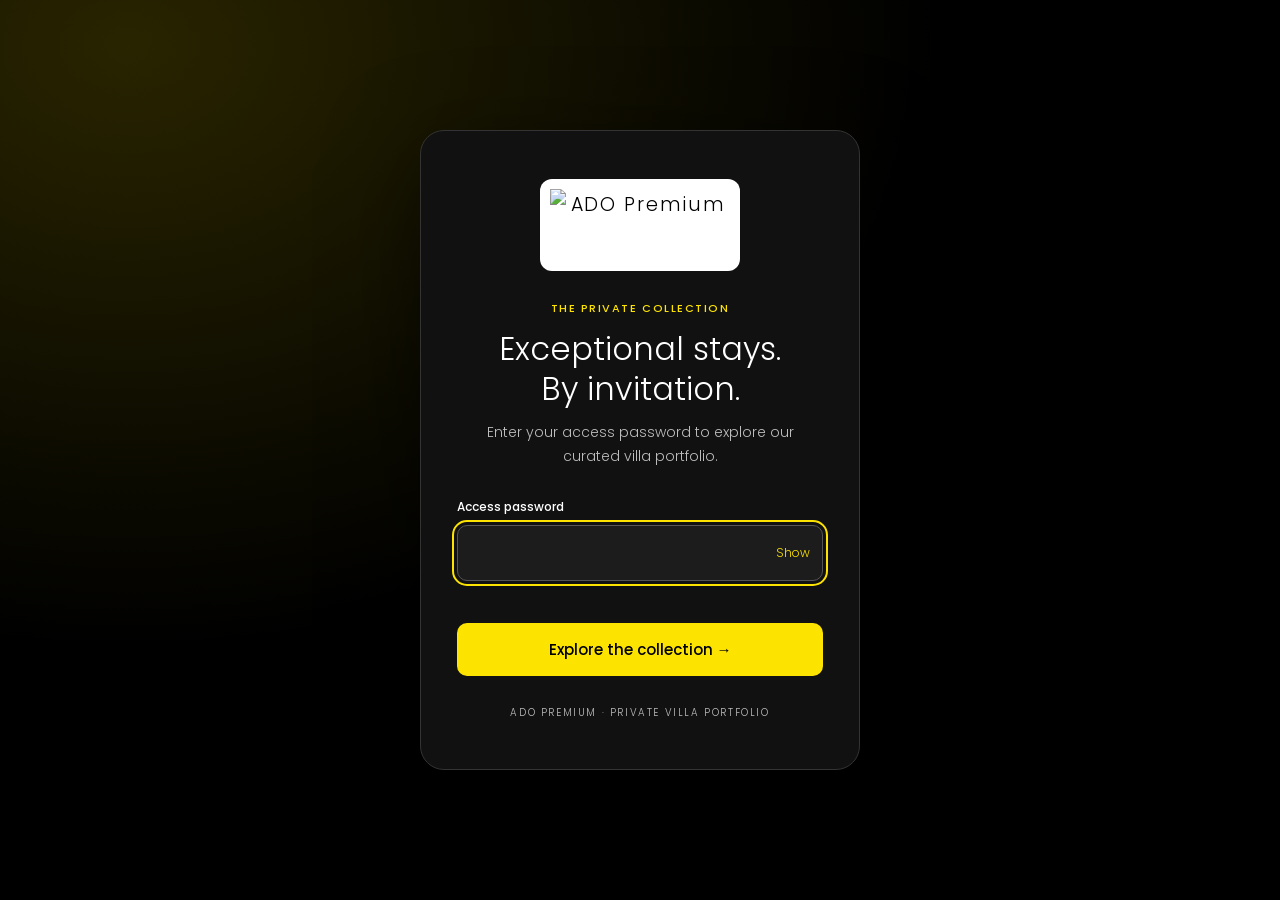
==== index.html @ e6f12e8f "Rename villa-brochure.html to index.html" ====
<!DOCTYPE html>
<html lang="en">
<head>
<meta charset="utf-8">
<meta name="viewport" content="width=device-width,initial-scale=1,viewport-fit=cover">
<title>ADO Premium — Luxury Villa Portfolio</title>
<link rel="stylesheet" href="https://cdn.jsdelivr.net/npm/swiper@11/swiper-bundle.min.css">
<link rel="stylesheet" href="assets/style.css">
<link href="https://fonts.googleapis.com/css2?family=Poiret+One&family=Poppins:wght@300;400;500;600&display=swap" rel="stylesheet">
<!-- Lucide Icons -->
<script src="https://unpkg.com/lucide@latest"></script>
<!-- Swiper JS -->
<script src="https://cdn.jsdelivr.net/npm/swiper@11/swiper-bundle.min.js"></script>
</head>
<body class="access-locked">
<div class="access-screen" id="accessScreen">
  <div class="access-card">
    <div class="access-monogram"><img src="https://www.adopremium.com/img/logo.webp" alt="ADO Premium" width="180" height="72"></div>
    <p class="kicker">The private collection</p>
    <h1 id="accessTitle">Exceptional stays.<br>By invitation.</h1>
    <p class="access-copy" id="accessCopy">Enter your access password to explore our curated villa portfolio.</p>
    <form id="accessForm">
      <label for="accessPassword">Access password</label>
      <div class="access-input-wrap">
        <input id="accessPassword" type="password" autocomplete="current-password" required maxlength="128" aria-describedby="accessError" autofocus>
        <button type="button" id="togglePassword" aria-label="Show password" aria-pressed="false">Show</button>
      </div>
      <p class="access-error" id="accessError" role="status" aria-live="polite"></p>
      <button class="access-submit" id="accessSubmit" type="submit">Explore the collection &rarr;</button>
    </form>
    <div id="portfolioLoading" role="status" hidden><div class="loading-ring" aria-hidden="true"></div><p>Preparing your collection…</p></div>
    <p class="access-footnote">ADO Premium · Private villa portfolio</p>
    <noscript><p>Enable JavaScript to access this portfolio.</p></noscript>
  </div>
</div>

<!-- MINIMAL EDITORIAL HEADER -->
<header class="editorial-header" id="editorialHeader">
  <div class="header-left">
    <a class="header-brand" href="#/" aria-label="ADO Premium Home">
      <img src="https://www.adopremium.com/img/logo.webp" alt="ADO Premium">
    </a>
    <nav class="header-breadcrumb d-none d-lg-block" id="headerBreadcrumb" aria-label="Breadcrumb"></nav>
  </div>

  <div class="header-right">
    <div class="header-contact-actions">
      <a href="tel:+919876543210" class="contact-action-btn call-btn" aria-label="Call for reservations" title="Call Us">
        <i data-lucide="phone" class="btn-icon"></i>
        <span class="btn-text">Call</span>
      </a>
      <a href="https://wa.me/919876543210" target="_blank" rel="noopener noreferrer" class="contact-action-btn whatsapp-btn" aria-label="WhatsApp enquiry" title="WhatsApp">
        <i data-lucide="message-circle" class="btn-icon"></i>
        <span class="btn-text">WhatsApp</span>
      </a>
    </div>
    <button class="menu-btn" id="menuBtn" aria-label="Open navigation menu">
      <i data-lucide="menu" class="menu-icon"></i>
      <span class="menu-label">Index</span>
    </button>
  </div>
</header>

<aside class="side" id="side">

  <nav id="nav"></nav>
</aside>

<main id="app"></main>

<div id="lb" class="gal-modal" aria-hidden="true" role="dialog">
  <div class="gal-modal-header">
    <div class="gal-modal-counter" id="lbCounter">01 / 01</div>
    <button type="button" class="gal-modal-close" id="lbCloseBtn" aria-label="Close photo view">
      <i data-lucide="x"></i>
    </button>
  </div>
  <div class="gal-modal-body">
    <button type="button" class="gal-modal-nav gal-modal-prev" id="lbPrevBtn" aria-label="Previous photo">
      <i data-lucide="chevron-left"></i>
    </button>
    <div class="gal-modal-stage">
      <img id="lbMainImg" src="" alt="Enlarged villa photo" class="gal-modal-img">
    </div>
    <button type="button" class="gal-modal-nav gal-modal-next" id="lbNextBtn" aria-label="Next photo">
      <i data-lucide="chevron-right"></i>
    </button>
  </div>
  <div class="gal-modal-thumbs-bar">
    <div class="gal-modal-thumbs-track" id="lbThumbsTrack"></div>
  </div>
</div>

<nav class="mob-bottom-nav" id="mobBottomNav" aria-label="Mobile bottom navigation"></nav>
<script src="assets/script.js"></script>

</body>
</html>
---- assets/style.css ----
:root{--bg:#ffffff;--bg-subtle:#f7f7f7;--panel:#fafafa;--panel-hover:#f0f0f0;--card-bg:#ffffff;--line:#e4e4e4;--line-light:#eeeeee;--text:#000000;--text-secondary:#333333;--mute:#666666;--accent:#FDE300;--accent-light:rgba(253, 227, 0, 0.08);--accent-hover:#e5cc00;--side:72px;--body:"Poppins",-apple-system,BlinkMacSystemFont,"Segoe UI",Roboto,sans-serif;--shadow-sm:0 2px 8px rgba(23, 22, 21, 0.04);--shadow-card:0 4px 18px rgba(23, 22, 21, 0.05);--shadow-card-hover:0 16px 36px rgba(253, 227, 0, 0.14);--radius:6px}
*{box-sizing:border-box;margin:0;padding:0}
html{scroll-behavior:smooth;scroll-padding-top:24px;-webkit-print-color-adjust:exact;print-color-adjust:exact}
body{background:var(--bg);color:var(--text);font:300 15px/1.7 var(--body);-webkit-font-smoothing:antialiased}
.d-none{display:none}
.d-block{display:block}
.d-inline{display:inline}
.d-inline-block{display:inline-block}
.d-flex{display:flex}
.d-inline-flex{display:inline-flex}
.d-grid{display:grid}
.flex-row{flex-direction:row}
.flex-column{flex-direction:column}
.flex-wrap{flex-wrap:wrap}
.flex-nowrap{flex-wrap:nowrap}
.justify-content-start{justify-content:flex-start}
.justify-content-center{justify-content:center}
.justify-content-end{justify-content:flex-end}
.justify-content-between{justify-content:space-between}
.justify-content-around{justify-content:space-around}
.justify-content-evenly{justify-content:space-evenly}
.align-items-start{align-items:flex-start}
.align-items-center{align-items:center}
.align-items-end{align-items:flex-end}
.align-items-stretch{align-items:stretch}
.flex-fill{flex:1 1 auto}
.flex-grow-1{flex-grow:1}
.flex-shrink-0{flex-shrink:0}
@media(min-width:576px){
.d-sm-none{display:none}
.d-sm-block{display:block}
.d-sm-flex{display:flex}
.d-sm-grid{display:grid}
}
@media(min-width:768px){
.d-md-none{display:none}
.d-md-block{display:block}
.d-md-flex{display:flex}
.d-md-grid{display:grid}
}
@media(min-width:992px){
.d-lg-none{display:none}
.d-lg-block{display:block}
.d-lg-flex{display:flex}
.d-lg-grid{display:grid}
}
@media(min-width:1200px){
.d-xl-none{display:none}
.d-xl-block{display:block}
.d-xl-flex{display:flex}
.d-xl-grid{display:grid}
}
img{display:block;max-width:100%}
a{color:inherit;text-decoration:none}
button{font:inherit;color:inherit;cursor:pointer}
:focus-visible{outline:2px solid var(--accent);outline-offset:3px}
.editorial-header{position:fixed;top:0;left:var(--side);right:0;background:rgba(250,250,250,.88);backdrop-filter:blur(14px);-webkit-backdrop-filter:blur(14px);border-bottom:1px solid var(--line);display:flex;align-items:center;justify-content:space-between;padding:0 clamp(16px,3.5vw,40px);z-index:60;transition:background .25s,border-color .25s,box-shadow .25s}
.editorial-header.scrolled{background:rgba(255,255,255,.94);box-shadow:0 4px 20px rgba(18,16,14,.05)}
.editorial-header .header-left{display:flex;align-items:center;gap:32px;min-width:0;flex:1 1 auto}
.header-breadcrumb{display:none;align-items:center;flex-wrap:nowrap;gap:6px;min-width:0;font-family:var(--body);font-size:13px;font-weight:500;line-height:1;color:var(--mute);overflow:hidden;text-overflow:ellipsis;white-space:nowrap}
.header-breadcrumb .breadcrumb-item{display:inline-flex;align-items:center;gap:5px;color:var(--mute);text-decoration:none;transition:color .18s ease,transform .18s ease;white-space:nowrap;flex-shrink:0}
.header-breadcrumb .breadcrumb-item:hover{color:var(--text)}
.header-breadcrumb .breadcrumb-item.current{color:var(--text);font-weight:600;cursor:default;overflow:hidden;text-overflow:ellipsis;white-space:nowrap;flex-shrink:1;max-width:260px}
.header-breadcrumb .breadcrumb-sep{color:var(--line-dark,#d8d3cb);font-size:11px;display:inline-flex;align-items:center;justify-content:center;user-select:none;flex-shrink:0}
.header-breadcrumb .breadcrumb-sep i,.header-breadcrumb .breadcrumb-sep svg{width:12px;height:12px;stroke-width:2px}
.editorial-header .header-center{display:flex;align-items:center;justify-content:center}
.editorial-header .header-brand{display:inline-flex;align-items:center;text-decoration:none;transition:opacity .2s,transform .2s}
.editorial-header .header-brand:hover{opacity:.85;transform:translateY(-1px)}
.editorial-header .header-brand img{height:72px;width:auto;object-fit:contain}
.editorial-header .header-right{display:flex;align-items:center;gap:10px}
.header-contact-actions{display:inline-flex;align-items:center;gap:8px}
.contact-action-btn,.contact-icon-btn{display:inline-flex;align-items:center;justify-content:center;gap:7px;padding:8px 16px;border-radius:999px;border:1px solid var(--line);background:#fff;color:var(--text);font-family:var(--body);font-size:13px;font-weight:500;letter-spacing:.02em;text-decoration:none;box-shadow:var(--shadow-sm);transition:transform .22s cubic-bezier(.16, 1, .3, 1),background .22s,color .22s,border-color .22s,box-shadow .22s;flex-shrink:0;cursor:pointer;line-height:1}
.contact-action-btn:active,.contact-action-btn:hover,.contact-icon-btn:active,.contact-icon-btn:hover{transform:translateY(-2px);box-shadow:var(--shadow-card)}
.contact-action-btn.call-btn:active,.contact-action-btn.call-btn:hover,.contact-icon-btn.call-btn:active,.contact-icon-btn.call-btn:hover{background:var(--accent);color:#000;border-color:var(--accent)}
.contact-action-btn.whatsapp-btn,.contact-icon-btn.whatsapp-btn{color:#128c7e;border-color:rgba(37,211,102,.38);background:rgba(37,211,102,.08)}
.contact-action-btn.whatsapp-btn:active,.contact-action-btn.whatsapp-btn:hover,.contact-icon-btn.whatsapp-btn:active,.contact-icon-btn.whatsapp-btn:hover{background:#25d366;color:#fff;border-color:#25d366}
.contact-action-btn .btn-icon,.contact-action-btn .lucide-icon,.contact-action-btn svg,.contact-icon-btn .lucide-icon,.contact-icon-btn svg{width:15px;height:15px;flex-shrink:0;display:block}
.contact-action-btn svg.whatsapp-svg{fill:currentColor}
.contact-action-btn .btn-text{display:inline-block;line-height:1;font-weight:500}
.editorial-header .menu-btn{display:none;align-items:center;gap:8px;background:#fff;border:1px solid var(--line);color:var(--text);padding:7px 14px;border-radius:99px;font-size:12.5px;font-family:var(--body);font-weight:500;cursor:pointer;box-shadow:var(--shadow-sm);transition:all .22s cubic-bezier(.16, 1, .3, 1)}
.editorial-header .menu-btn:active,.editorial-header .menu-btn:hover{background:var(--text);color:#fff;border-color:var(--text)}
.editorial-header .menu-btn .menu-icon,.editorial-header .menu-btn svg{width:15px;height:15px;stroke-width:1.8px}
.logo{display:none}
:root{--side-collapsed:72px;--side-expanded:264px}
.side{position:fixed;inset:0 auto 0 0;width:var(--side-collapsed);background:var(--panel);border-right:1px solid var(--line);padding:16px 10px 24px 10px;display:flex;flex-direction:column;gap:16px;overflow-x:hidden;overflow-y:auto;z-index:70;white-space:nowrap;box-shadow:2px 0 16px rgba(18,16,14,.03);transition:width .32s cubic-bezier(.16, 1, .3, 1),box-shadow .32s,background .32s}
@media (min-width:961px){
.side:hover{width:var(--side-expanded);background:#fff;box-shadow:12px 0 36px rgba(18,16,14,.08)}
}
.side-brand{display:flex;align-items:center;gap:14px;padding:8px 10px;text-decoration:none;border-radius:var(--radius);transition:background .2s;min-height:48px}
.side-brand:hover a{background:var(--panel-hover)}
.side-brand img{height:60px;object-fit:contain;flex-shrink:0;transition:transform .24s cubic-bezier(.16, 1, .3, 1)}
.side:hover .side-brand img{transform:scale(1.05)}
.side-brand-text{font-family:var(--body);font-weight:400;font-size:17px;color:var(--text);letter-spacing:.04em;opacity:0;transform:translateX(-8px);transition:opacity .24s cubic-bezier(.16, 1, .3, 1),transform .24s cubic-bezier(.16, 1, .3, 1);pointer-events:none}
.side nav{display:flex;flex-direction:column;gap:3px;width:100%}
.nav-section-title{display:flex;align-items:center;gap:12px;padding:10px 10px 4px 10px;font-size:10.5px;letter-spacing:.1em;color:var(--text);text-transform:uppercase;font-weight:600;overflow:hidden}
.nav-section-title .nav-icon{width:32px;height:24px;display:flex;align-items:center;justify-content:center;flex-shrink:0}
.nav-section-title .nav-icon .lucide-icon,.nav-section-title .nav-icon svg{width:14px;height:14px}
.nav-section-title .nav-text{opacity:0;transform:translateX(-6px);transition:opacity .22s,transform .22s}
.side:hover .nav-section-title .nav-text{opacity:1;transform:translateX(0)}
.side nav a{display:flex;align-items:center;gap:12px;padding:10px 10px;border-radius:var(--radius);font-size:13px;color:var(--mute);text-decoration:none;border-bottom:none;transition:all .22s cubic-bezier(.16, 1, .3, 1);overflow:hidden;position:relative}
.side nav a .nav-icon{width:32px;height:32px;border-radius:6px;display:flex;align-items:center;justify-content:center;flex-shrink:0;background:0 0;color:var(--mute);transition:background .2s,color .2s,transform .2s}
.side nav a .nav-icon .lucide-icon,.side nav a .nav-icon svg{width:18px;height:18px;stroke-width:1.8px}
.side nav a .nav-text{font-weight:400;white-space:nowrap;opacity:0;transform:translateX(-8px);transition:opacity .24s cubic-bezier(.16, 1, .3, 1),transform .24s cubic-bezier(.16, 1, .3, 1)}
.side:hover nav a .nav-text{opacity:1;transform:translateX(0)}
.side nav a:hover{background:var(--bg-subtle);color:var(--text)}
.side nav a:hover .nav-icon{color:var(--text);background:rgba(253,227,0,.08);transform:scale(1.08)}
.side nav a.on{background:#fff;color:var(--text);font-weight:500;box-shadow:var(--shadow-sm)}
.side nav a.on .nav-icon{background:var(--accent);color:#000}
.mob-bottom-nav{display:none}
.mob-bottom-item{display:flex;flex-direction:column;align-items:center;justify-content:center;gap:3px;flex:1;padding:6px 4px;color:var(--text-secondary);font-size:10.5px;font-weight:500;text-decoration:none;background:0 0;border:none;cursor:pointer;transition:color .18s ease,transform .18s ease;line-height:1;max-width:90px}
.mob-bottom-item .lucide-icon,.mob-bottom-item i,.mob-bottom-item svg{width:18px;height:18px;stroke-width:1.8px;transition:transform .18s ease}
.mob-bottom-item:active,.mob-bottom-item:hover{color:var(--text)}
.mob-bottom-item.active{color:var(--text);font-weight:600}
.mob-bottom-item.active .lucide-icon,.mob-bottom-item.active i,.mob-bottom-item.active svg{stroke-width:2.2px;transform:translateY(-1px)}
@media (max-width:960px){
.mob-bottom-nav{display:flex!important;position:fixed;bottom:0;left:0;right:0;height:56px;background:rgba(255,255,255,.94);backdrop-filter:blur(16px);-webkit-backdrop-filter:blur(16px);border-top:1px solid var(--line);z-index:80;align-items:center;justify-content:space-around;padding:4px 8px;box-shadow:0 -4px 20px rgba(18,16,14,.06)}
#headerBreadcrumb,.header-breadcrumb{display:none!important}
body{padding-bottom:60px}
}
@media (min-width:961px){
.mob-bottom-nav{display:none!important}
.header-breadcrumb{display:flex!important}
}
.menu{display:none;position:fixed;top:16px;left:16px;z-index:70;background:#fff;border:1px solid var(--line);padding:10px 14px;border-radius:var(--radius);font-size:13px;box-shadow:var(--shadow-sm)}
main{margin-left:var(--side);min-height:100vh;background:var(--bg)}
section{padding:36px clamp(20px,5vw,72px);border-bottom:1px solid var(--line)}
h1,h2.t,h3{font-family:var(--body);font-weight:300;line-height:1.1;color:var(--text)}
h2.t{font-size:clamp(28px, 5vw, 48px);margin-bottom:12px}
h3{font-size:clamp(24px, 3.2vw, 34px);margin-bottom:8px}
.kicker{font-size:11px;color:var(--text);letter-spacing:.14em;text-transform:uppercase;font-weight:500}
.lead{max-width:65ch;color:var(--text-secondary);line-height:1.8}
.lead{max-width:100%}
.chips{display:flex;flex-wrap:wrap;gap:8px;margin:14px 0}
.chips span{background:var(--bg-subtle);border:1px solid var(--line);padding:4px 12px;font-size:10px;border-radius:99px;color:var(--text-secondary)}
.hero{position:relative;min-height:100vh;display:flex;align-items:flex-end;padding:0}
.hero .bg{position:absolute;inset:0;width:100%;height:100%;object-fit:cover}
.hero::after{content:"";position:absolute;inset:0;background:linear-gradient(to top,rgba(18,16,14,.92) 8%,rgba(18,16,14,.35) 55%,rgba(18,16,14,.1) 100%)}
.hero .in{position:relative;z-index:2;padding:clamp(24px,5vw,72px);width:100%;display:flex;justify-content:space-between;align-items:flex-end;gap:24px;flex-wrap:wrap;color:#fff}
.hero h1{font-size:clamp(24px, 5vw, 36px);letter-spacing:.02em;color:#fff}
.hero .sub{letter-spacing:.3em;font-size:13px;margin-top:8px;color:rgba(255,255,255,.85)}
.hero .tag{text-align:right;color:rgba(255,255,255,.8)}
.hero .tag b{display:block;font:400 22px var(--body);color:#fff}
.stats{display:flex;gap:clamp(24px,6vw,80px);flex-wrap:wrap;margin:36px 0}
.stats div b{display:block;font:600 56px/1 var(--body);color:var(--text)}
.stats div span{color:var(--mute);font-size:13px;letter-spacing:.04em}
.gal{display:grid;gap:12px;grid-template-columns:2fr 1fr;grid-template-rows:1fr 1fr;margin:26px 0}
.gal .ph,.gal img{width:100%;height:100%;object-fit:cover;min-height:180px;cursor:pointer;background:var(--panel);border-radius:var(--radius)}
.gal>:first-child{grid-row:span 2;min-height:380px}
.gal.two{grid-template-columns:1fr 1fr;grid-template-rows:auto}
.gal.two>:first-child{grid-row:auto;min-height:280px}
.gal.one{grid-template-columns:1fr;grid-template-rows:auto}
.gal.one>:first-child{grid-row:auto;min-height:380px;max-height:580px}
.ph{display:grid;place-items:center;text-align:center;padding:12px;font-size:11px;color:var(--mute);position:relative;overflow:hidden}
.gal .ph.has-img{background:0 0;padding:0}
.gal .ph img,.hero .bg img,.triptych-card .ph img,.xp .ph img{width:100%;height:100%;object-fit:cover;display:block;transition:transform .4s cubic-bezier(.16, 1, .3, 1),opacity .3s ease}
.gal .ph:hover img,.triptych-card:hover .ph img,.xp figure:hover img{transform:scale(1.035)}
.hero .bg.has-img{background:#12100e;padding:0}
.hero .bg img{position:absolute;inset:0;width:100%;height:100%;object-fit:cover;display:block}
.ph.load:not(.has-img){animation:pulse 1.4s infinite}
@keyframes pulse{
50%{opacity:.55}
}
.brochure-spread{padding:80px clamp(20px,5vw,72px);border-bottom:1px solid var(--line);background:var(--bg)}
.spread-header{display:flex;justify-content:space-between;align-items:flex-end;flex-wrap:wrap;gap:16px;margin-bottom:36px;padding-bottom:16px;border-bottom:1px solid var(--line-light)}
.spread-num{font-family:var(--body);font-size:28px;color:var(--text);letter-spacing:.05em}
.triptych-swiper{position:relative;width:100%}
.triptych-grid{display:grid;grid-template-columns:repeat(3,1fr);gap:28px}
@media (max-width:1100px){
.triptych-grid{grid-template-columns:repeat(auto-fit,minmax(280px,1fr))}
}
@media (max-width:640px){
.triptych-grid{grid-template-columns:1fr}
.triptych-swiper{overflow:hidden;padding:6px 2px 14px 2px}
.triptych-swiper.swiper-initialized .swiper-wrapper.triptych-grid{display:flex!important;grid-template-columns:none!important;gap:0!important;margin:0!important;width:auto!important;box-sizing:border-box}
.triptych-swiper.swiper-initialized .swiper-slide.triptych-card{height:auto;display:flex;flex-direction:column;box-sizing:border-box}
}
.triptych-card{background:#fff;border:1px solid var(--line);border-radius:var(--radius);overflow:hidden;box-shadow:var(--shadow-card);display:flex;flex-direction:column;transition:transform .28s cubic-bezier(.16, 1, .3, 1),box-shadow .28s,border-color .28s}
.triptych-card:hover{transform:translateY(-6px);border-color:var(--accent);box-shadow:var(--shadow-card-hover)}
.triptych-card .card-media{position:relative;width:100%;aspect-ratio:16/10;overflow:hidden;background:var(--panel)}
.triptych-card .card-media .ph{width:100%;height:100%;padding:0;cursor:pointer}
.triptych-card .card-badge{position:absolute;top:14px;left:14px;background:rgba(18,16,14,.88);backdrop-filter:blur(6px);color:#fff;padding:4px 12px;border-radius:99px;font-size:11px;letter-spacing:.08em;text-transform:uppercase;font-weight:500;z-index:2;border:1px solid rgba(255,255,255,.15)}
.triptych-card .card-body{padding:24px;display:flex;flex-direction:column;flex-grow:1}
.triptych-card h3{font-family:var(--body);font-weight:400;font-size:26px;line-height:1.25;margin-bottom:8px;color:var(--text)}
.triptych-card .lead{font-size:13.5px;line-height:1.7;color:var(--text-secondary);flex-grow:1}
.triptych-card .card-notes{margin-top:14px;padding:12px 14px;background:var(--bg-subtle);border-left:2px solid var(--accent);border-radius:0 var(--radius) var(--radius) 0;font-size:12.5px;color:var(--text-secondary);line-height:1.6}
.triptych-card .card-bath{margin-top:16px;padding:14px 16px;background:var(--bg-subtle);border-radius:var(--radius);border:1px dashed var(--line)}
.triptych-card .card-bath h4{font-size:13px;font-weight:600;color:var(--text);margin-bottom:4px;display:flex;align-items:center;gap:6px}
.triptych-card .card-bath p{font-size:12px;line-height:1.6;color:var(--mute)}
.bath{margin-top:22px;padding:20px 24px;background:var(--bg-subtle);border-left:3px solid var(--accent);border-radius:0 var(--radius) var(--radius) 0}
.bath h4{font:400 24px var(--body);margin-bottom:4px;color:var(--text)}
.bath .kicker{display:block}
.cols{display:grid;grid-template-columns:repeat(auto-fit,minmax(240px,1fr));gap:36px;margin-top:28px}
.cols h4{font-weight:500;font-size:15px;margin-bottom:12px;color:var(--text);display:flex;align-items:center;gap:8px}
.cols h4 .lucide-icon,.cols h4 i,.cols h4 svg{width:17px;height:17px;color:var(--text);flex-shrink:0}
.cols li{list-style:none;display:flex;justify-content:space-between;gap:12px;padding:10px 0;border-bottom:1px solid var(--line-light);color:var(--text-secondary);font-size:14px}
.cols li b{font-weight:500;color:var(--text);white-space:nowrap}
.map{width:100%;aspect-ratio:16/7;border:1px solid var(--line);border-radius:var(--radius);overflow:hidden;margin:24px 0;box-shadow:var(--shadow-sm)}
.map iframe{width:100%;height:100%;border:0;filter:saturate(.9) contrast(1.05)}
.experiences-section{position:relative}
.experiences-header-wrap{display:flex;justify-content:space-between;align-items:flex-end;margin-bottom:24px;flex-wrap:wrap;gap:12px}
.xp-carousel-wrapper{position:relative;width:100%}
.xp-swiper{position:relative;width:100%;overflow:hidden;padding:6px 2px 14px 2px}
.xp{display:grid;grid-template-columns:repeat(4,1fr);gap:16px;margin-top:28px}
.swiper-wrapper.xp{display:flex!important;grid-template-columns:none!important;gap:0!important;margin:0!important;width:auto!important;box-sizing:border-box}
.xp.count-1,.xp.count-2,.xp.count-lt3,.xp:has(> figure:first-child:last-child),.xp:has(> figure:nth-child(2):last-child){grid-template-columns:repeat(4,1fr)}
.xp.count-3,.xp:has(> figure:nth-child(3):last-child){grid-template-columns:repeat(3,1fr)}
.xp.count-4,.xp:has(> figure:nth-child(4):last-child){grid-template-columns:repeat(4,1fr)}
.xp.count-5,.xp:has(> figure:nth-child(5):last-child){grid-template-columns:repeat(5,1fr)}
.xp.count-6,.xp:has(> figure:nth-child(6):last-child){grid-template-columns:repeat(3,1fr)}
@media (max-width:960px){
.xp,.xp.count-1,.xp.count-2,.xp.count-3,.xp.count-4,.xp.count-5,.xp.count-6,.xp.count-lt3{grid-template-columns:repeat(2,1fr)}
}
@media (max-width:560px){
.xp,.xp.count-1,.xp.count-2,.xp.count-3,.xp.count-4,.xp.count-5,.xp.count-6,.xp.count-lt3{grid-template-columns:1fr}
}
.xp .xp-slide,.xp figure{position:relative;background:#fff;border:1px solid var(--line);border-radius:var(--radius);overflow:hidden;box-shadow:var(--shadow-sm);transition:transform .26s cubic-bezier(.16, 1, .3, 1),box-shadow .26s,border-color .26s;cursor:pointer;margin:0;height:auto}
.xp .xp-slide:hover,.xp figure:hover{transform:translateY(-4px);border-color:var(--accent);box-shadow:var(--shadow-card-hover)}
.xp .ph,.xp img{aspect-ratio:4/3;width:100%;object-fit:cover;transition:transform .35s ease}
.xp .xp-slide:hover img,.xp figure:hover img{transform:scale(1.04)}
.xp figcaption{padding:12px 14px;font-size:14px;color:var(--text);font-weight:500;line-height:1.4}
.xp .paid{position:absolute;top:10px;right:10px;background:rgba(23,22,21,.85);backdrop-filter:blur(4px);color:#fff;padding:3px 9px;border-radius:99px;font-size:12px;font-weight:600;z-index:2;border:1px solid rgba(255,255,255,.15)}
.swiper-bottom-bar{display:flex;align-items:center;justify-content:center;gap:16px;margin-top:18px;padding-top:6px}
.swiper-nav-btn{display:inline-flex;align-items:center;justify-content:center;width:38px;height:38px;border-radius:50%;background:#fff;border:1px solid var(--line);color:var(--text);cursor:pointer;transition:all .22s cubic-bezier(.16, 1, .3, 1);box-shadow:var(--shadow-sm);padding:0;flex-shrink:0}
.swiper-nav-btn:hover:not(.swiper-button-disabled){background:var(--text);color:#fff;border-color:var(--text);transform:translateY(-2px);box-shadow:var(--shadow-card)}
.swiper-nav-btn.swiper-button-disabled{opacity:.3;cursor:not-allowed;pointer-events:none}
.swiper-nav-btn i,.swiper-nav-btn svg{width:18px;height:18px}
.swiper-pagination{position:static!important;width:auto!important;display:inline-flex;align-items:center;gap:6px}
.swiper-pagination-bullet{width:7px;height:7px;background:rgba(30,27,24,.3)!important;opacity:.5;transition:all .25s cubic-bezier(.16, 1, .3, 1);border-radius:4px}
.swiper-pagination-bullet-active{width:22px;background:var(--accent)!important;opacity:1;border-radius:4px}
.rules{display:grid;grid-template-columns:repeat(auto-fit,minmax(260px,1fr));gap:0 48px;margin-top:28px}
.rules div{padding:16px 0;border-bottom:1px solid var(--line-light)}
.rules b{display:block;font-weight:500;color:var(--text)}
.rules span{color:var(--text-secondary);font-size:14px}
.names{display:flex;flex-wrap:wrap;gap:10px;margin-top:26px}
.names span{background:var(--bg-subtle);border:1px solid var(--line);padding:8px 18px;border-radius:99px;font-size:14px;color:var(--text-secondary)}
footer{padding:36px clamp(20px,5vw,72px);color:var(--mute);font-size:13px;border-top:1px solid var(--line);display:flex;justify-content:space-between;flex-wrap:wrap;gap:8px;background:var(--bg-subtle)}
.cards{display:grid;grid-template-columns:repeat(auto-fill,minmax(320px,1fr));gap:24px;margin-top:32px}
.card{display:block;border:1px solid var(--line);background:#fff;border-radius:var(--radius);overflow:hidden;box-shadow:var(--shadow-card);transition:transform .25s cubic-bezier(.16, 1, .3, 1),box-shadow .25s,border-color .25s}
.card:hover{transform:translateY(-5px);border-color:var(--accent);box-shadow:var(--shadow-card-hover)}
.card .ph,.card img{aspect-ratio:4/3;width:100%;object-fit:cover;transition:transform .35s ease}
.card:hover img{transform:scale(1.02)}
.card div{padding:22px}
.card h3{font-family:var(--body);font-weight:500;font-size:20px;line-height:1.35;margin-bottom:6px;color:var(--text)}
.card .lead{font-size:14px;color:var(--mute)}
#stateCards{display:grid;grid-template-columns:repeat(auto-fill,minmax(290px,1fr));gap:26px}
#stateCards .card .ph,#stateCards .card img,.state-card .ph,.state-card img{aspect-ratio:1/1;width:100%;object-fit:cover;filter:saturate(1.15) contrast(1.05)}
.state-card h3{font-family:var(--body);font-weight:500;font-size:22px;margin-bottom:4px;color:var(--text)}
.state-meta{font-size:13px;font-weight:500;color:var(--text);letter-spacing:.02em;margin-bottom:8px}
.state-desc{font-size:13px;line-height:1.6;color:var(--mute);display:-webkit-box;-webkit-line-clamp:2;-webkit-box-orient:vertical;overflow:hidden}
.search-input{width:100%;max-width:480px;padding:13px 18px;background:#fff;border:1px solid var(--line);color:var(--text);border-radius:var(--radius);font:inherit;font-size:14px;box-shadow:0 2px 8px rgba(0,0,0,.03);transition:border-color .2s,box-shadow .2s}
.search-input:focus{outline:0;border-color:var(--accent);box-shadow:0 0 0 3px rgba(253,227,0,.15)}
.filter-chip{background:#fff;border:1px solid var(--line);color:var(--mute);padding:7px 16px;border-radius:99px;font-size:12px;font-family:inherit;font-weight:500;cursor:pointer;transition:all .2s;box-shadow:0 1px 4px rgba(0,0,0,.02)}
.filter-chip.active,.filter-chip:hover{border-color:var(--accent);color:#000;background:var(--accent);box-shadow:0 2px 8px rgba(253,227,0,.25)}
#lb{position:fixed;inset:0;background:rgba(18,16,14,.94);backdrop-filter:blur(8px);display:none;place-items:center;z-index:100;cursor:zoom-out;padding:20px}
#lb.open{display:grid}
#lb img{max-height:92vh;object-fit:contain}
@media (max-width:960px){
.editorial-header{left:0;padding:0 16px;background:rgba(250,250,250,.92)}
.editorial-header .menu-btn{display:inline-flex}
.editorial-header .header-brand img{height:32px}
.menu{display:none!important}
#side,.editorial-header .menu-btn,.side{display:none!important}
main{margin-left:0;padding-top:56px}
section{padding:64px 20px}
.hero .tag{text-align:left}
}
@media (max-width:575.98px){
.editorial-header{padding:0 14px}
.editorial-header .menu-label{display:none}
.editorial-header .menu-btn{padding:8px 10px;border-radius:50%;width:36px;height:36px;justify-content:center}
.editorial-header .header-brand img{height:28px}
.header-breadcrumb{font-size:11.5px;gap:4px;max-width:160px}
.header-breadcrumb .breadcrumb-item.state-crumb{display:none}
.header-breadcrumb .breadcrumb-sep:first-of-type{display:none}
.header-breadcrumb .breadcrumb-item.current{max-width:100px}
.header-contact-actions{gap:6px}
.header-contact-actions .btn-text{display:none!important}
.contact-action-btn{padding:0;width:34px;height:34px;border-radius:50%;justify-content:center;gap:0}
.contact-icon-btn{width:34px;height:34px}
.contact-action-btn .btn-icon,.contact-action-btn .lucide-icon,.contact-action-btn svg,.contact-icon-btn .lucide-icon,.contact-icon-btn svg{width:15px;height:15px}
main{padding-top:52px}
}
@media (max-width:560px){
.gal{grid-template-columns:1fr;grid-template-rows:auto}
.gal>:first-child{grid-row:auto;min-height:220px}
.stats div b{font-size:44px}
.map{aspect-ratio:4/3}
}
@media (prefers-reduced-motion:reduce){
*{animation:none!important;transition:none!important;scroll-behavior:auto!important}
}
.amenities-section{padding:80px clamp(20px,5vw,72px);border-bottom:1px solid var(--line);background:var(--bg)}
.amenities-grid{display:grid;grid-template-columns:repeat(auto-fill,minmax(260px,1fr));gap:18px}
.amenity-card{background:#fff;border:1px solid var(--line);border-radius:var(--radius);padding:16px 18px;display:flex;align-items:center;gap:16px;box-shadow:var(--shadow-sm);transition:transform .24s cubic-bezier(.16, 1, .3, 1),border-color .24s,box-shadow .24s,background .24s;position:relative;overflow:hidden}
.amenity-card:hover{transform:translateY(-3px);border-color:var(--accent);box-shadow:var(--shadow-card-hover);background:var(--panel)}
.amenity-icon-wrapper{width:44px;height:44px;flex-shrink:0;border-radius:10px;display:flex;align-items:center;justify-content:center;color:var(--text);transition:background .24s,color .24s,transform .24s}
.amenity-icon-wrapper .lucide-icon,.amenity-icon-wrapper svg{width:20px;height:20px;stroke-width:1.75px}
.amenity-card:hover .amenity-icon-wrapper{background:var(--accent);color:#000;border-color:var(--accent);transform:scale(1.05)}
.amenity-content{display:flex;flex-direction:column;gap:3px;min-width:0;flex-grow:1}
.amenity-title{font-family:var(--body);font-size:14px;font-weight:500;color:var(--text);line-height:1.35;word-break:break-word}
.amenity-badge{font-size:11px;color:var(--mute);text-transform:uppercase;letter-spacing:.06em;font-weight:400;line-height:1.2}
.amenities-mobile-actions{display:none}
.amenities-modal-backdrop{display:none}
@media (max-width:640px){
.amenities-grid{grid-template-columns:1fr;gap:12px}
.amenity-card{padding:14px 16px}
.amenity-card.amenity-extra-mobile{display:none!important}
.amenities-mobile-actions{display:flex;justify-content:center;margin-top:20px}
.amenities-view-more-btn{display:inline-flex;align-items:center;justify-content:center;gap:10px;width:100%;max-width:320px;padding:13px 20px;background:#fff;border:1px solid var(--accent);color:var(--text);border-radius:var(--radius);font-size:13.5px;font-weight:500;font-family:var(--body);cursor:pointer;box-shadow:var(--shadow-sm);transition:background .22s,color .22s,transform .22s,box-shadow .22s}
.amenities-view-more-btn:active,.amenities-view-more-btn:hover{background:var(--accent);color:#000;transform:translateY(-2px);box-shadow:var(--shadow-card)}
.amenities-view-more-btn .lucide-icon,.amenities-view-more-btn svg{width:16px;height:16px;stroke-width:2px}
}
.amenities-modal-backdrop{position:fixed;inset:0;background:rgba(18,16,14,.72);backdrop-filter:blur(8px);-webkit-backdrop-filter:blur(8px);z-index:1000;align-items:flex-end;justify-content:center;padding:0;opacity:0;pointer-events:none;transition:opacity .28s ease}
.amenities-modal-backdrop.open{display:flex!important;opacity:1;pointer-events:auto}
.amenities-modal-dialog{width:100%;max-width:580px;max-height:85vh;background:#fff;border-radius:20px 20px 0 0;display:flex;flex-direction:column;overflow:hidden;box-shadow:0 -10px 40px rgba(0,0,0,.35);transform:translateY(100%);transition:transform .32s cubic-bezier(.16, 1, .3, 1)}
.amenities-modal-backdrop.open .amenities-modal-dialog{transform:translateY(0)}
.amenities-modal-header{display:flex;align-items:center;justify-content:space-between;padding:20px 22px 16px 22px;border-bottom:1px solid var(--line-light);background:#fff;position:sticky;top:0;z-index:2}
.amenities-modal-kicker{font-size:11px;text-transform:uppercase;letter-spacing:.1em;color:var(--text);font-weight:500;display:block;margin-bottom:2px}
.amenities-modal-title{font-family:var(--body);font-size:22px;color:var(--text);font-weight:400;margin:0}
.amenities-modal-close{width:38px;height:38px;border-radius:50%;border:1px solid var(--line);background:var(--bg-subtle);color:var(--text);display:flex;align-items:center;justify-content:center;cursor:pointer;transition:background .2s,color .2s,transform .2s;padding:0;flex-shrink:0}
.amenities-modal-close:active,.amenities-modal-close:hover{background:var(--text);color:#fff;transform:scale(1.05)}
.amenities-modal-close .lucide-icon,.amenities-modal-close svg{width:18px;height:18px;stroke-width:2px}
.amenities-modal-body{padding:18px 20px 28px 20px;overflow-y:auto;-webkit-overflow-scrolling:touch}
.amenities-modal-grid{display:grid;grid-template-columns:1fr;gap:12px}
.amenity-card.modal-variant{box-shadow:none;background:#fdfdfd;border-color:var(--line-light)}
.amenity-card.modal-variant:hover{background:#fff;border-color:var(--accent)}
.snapshot-section{background:var(--panel);border-bottom:1px solid var(--line)}
.snapshot-narrative{margin-bottom:0;background:#fff;padding:32px 36px;border-radius:var(--radius);border:1px solid var(--line);box-shadow:var(--shadow-sm)}
.overview-section{background:var(--bg);border-bottom:1px solid var(--line)}
.overview-sub-meta{display:flex;flex-wrap:wrap;gap:10px;align-items:center;margin-top:10px}
.overview-code-badge{display:inline-flex;align-items:center;gap:6px;background:var(--text);color:#fff;font-size:11.5px;font-weight:500;padding:4px 12px;border-radius:99px;letter-spacing:.08em;text-transform:uppercase}
.overview-code-badge .lucide-icon,.overview-code-badge svg{width:13px;height:13px;color:var(--text)}
.overview-loc-badge{display:inline-flex;align-items:center;gap:6px;background:var(--bg-subtle);border:1px solid var(--line);color:var(--text-secondary);font-size:12.5px;padding:4px 14px;border-radius:99px}
.overview-loc-badge .lucide-icon,.overview-loc-badge svg{width:13px;height:13px;color:var(--text)}
.overview-edition-pill{display:inline-flex;align-items:center;gap:6px;background:var(--accent-light);border:1px solid rgba(253,227,0,.28);color:var(--text);font-size:11.5px;font-weight:500;padding:4px 12px;border-radius:99px;letter-spacing:.04em}
.overview-edition-pill .lucide-icon,.overview-edition-pill svg{width:13px;height:13px}
.overview-gallery-wrapper{margin:32px 0 36px}
.overview-gallery-wrapper .gal{margin:0;gap:16px}
.overview-gallery-wrapper .ph{border-radius:var(--radius);overflow:hidden;box-shadow:var(--shadow-card);border:1px solid var(--line);position:relative}
.overview-gallery-wrapper .ph::after{content:"";position:absolute;inset:0;background:linear-gradient(180deg,rgba(0,0,0,0) 65%,rgba(18,16,14,.35) 100%);pointer-events:none;opacity:.8;transition:opacity .3s}
.overview-gallery-wrapper .ph:hover::after{opacity:.3}
.overview-story-card{background:linear-gradient(135deg,#fff 0,var(--bg-subtle) 100%);border:1px solid var(--line);border-left:3px solid var(--accent);border-radius:var(--radius);padding:28px 32px;margin-bottom:32px;box-shadow:var(--shadow-sm);position:relative}
.overview-story-header{display:flex;justify-content:space-between;align-items:center;flex-wrap:wrap;gap:8px;margin-bottom:12px}
.overview-collection-tag{font-size:11px;letter-spacing:.08em;text-transform:uppercase;color:var(--text);font-weight:500;background:var(--accent-light);padding:3px 10px;border-radius:4px;border:1px solid rgba(253,227,0,.18)}
.overview-summary-text{font-size:15.5px;line-height:1.85;color:var(--text);font-weight:300;margin-bottom:0}
.overview-quote-banner{display:flex;align-items:flex-start;gap:16px;padding-top:18px;margin-top:18px;border-top:1px solid var(--line-light)}
.overview-quote-icon{width:24px;height:24px;flex-shrink:0;color:var(--text);margin-top:2px;opacity:.85}
.overview-quote-content{display:flex;flex-direction:column;gap:3px}
.overview-quote-primary{font-family:var(--body);font-size:21px;line-height:1.35;color:var(--text);font-weight:400}
.overview-quote-secondary{font-size:13px;color:var(--mute);letter-spacing:.02em}
.overview-stats-grid{display:grid;grid-template-columns:repeat(4,1fr);gap:18px;margin-bottom:32px}
@media (max-width:1024px){
.overview-stats-grid{grid-template-columns:repeat(2,1fr)}
}
@media (max-width:540px){
.overview-stats-grid{grid-template-columns:1fr}
}
.stat-card{background:#fff;border:1px solid var(--line);border-radius:var(--radius);padding:20px 22px;display:flex;align-items:flex-start;gap:16px;box-shadow:var(--shadow-sm);transition:transform .24s cubic-bezier(.16, 1, .3, 1),border-color .24s,box-shadow .24s}
.stat-card:hover{transform:translateY(-3px);border-color:var(--accent);box-shadow:var(--shadow-card-hover)}
.stat-icon-box{width:44px;height:44px;flex-shrink:0;border-radius:10px;background:var(--accent-light);border:1px solid rgba(253,227,0,.2);display:flex;align-items:center;justify-content:center;color:var(--text);transition:background .24s,color .24s,transform .24s}
.stat-card:hover .stat-icon-box{background:var(--accent);color:#000;transform:scale(1.05)}
.stat-icon-box .lucide-icon,.stat-icon-box svg{width:20px;height:20px;stroke-width:1.8px}
.stat-content{display:flex;flex-direction:column}
.stat-val{font-size:26px;font-weight:400;line-height:1.1;color:var(--text);font-family:var(--body);margin-bottom:2px}
.stat-label{font-size:13.5px;font-weight:500;color:var(--text)}
.stat-sub{font-size:11.5px;color:var(--mute);margin-top:2px}
.overview-highlights-block{background:#fff;border:1px solid var(--line);border-radius:var(--radius);padding:24px 28px;box-shadow:var(--shadow-sm)}
.overview-highlights-header{display:flex;justify-content:space-between;align-items:center;flex-wrap:wrap;gap:8px;margin-bottom:18px;padding-bottom:12px;border-bottom:1px solid var(--line-light)}
.overview-highlights-title{font-size:16px;font-weight:500;font-family:var(--body);color:var(--text);display:flex;align-items:center;gap:8px}
.overview-highlights-title .lucide-icon,.overview-highlights-title svg{width:18px;height:18px;color:var(--text)}
.overview-highlights-count{font-size:11.5px;color:var(--mute);text-transform:uppercase;letter-spacing:.08em;font-weight:500}
.overview-highlights-grid{display:grid;grid-template-columns:repeat(auto-fill,minmax(260px,1fr));gap:12px}
.overview-highlight-pill{display:flex;align-items:center;gap:12px;background:var(--bg-subtle);border:1px solid var(--line-light);border-radius:8px;padding:11px 14px;transition:background .2s,border-color .2s,transform .2s}
.overview-highlight-pill:hover{background:#fff;border-color:var(--accent);transform:translateX(3px)}
.highlight-icon-box{width:32px;height:32px;flex-shrink:0;border-radius:6px;background:rgba(253,227,0,.1);display:flex;align-items:center;justify-content:center;color:var(--text);transition:background .2s,color .2s}
.overview-highlight-pill:hover .highlight-icon-box{background:var(--accent);color:#000}
.highlight-icon-box .lucide-icon,.highlight-icon-box svg{width:16px;height:16px;stroke-width:1.8px}
.highlight-text{font-size:13.5px;color:var(--text-secondary);font-weight:400;line-height:1.35}
@media (max-width:640px){
.overview-story-card{padding:20px 20px}
.overview-highlights-block{padding:18px 18px}
.overview-highlights-grid{grid-template-columns:1fr}
}
@media print{
:root{--side:0px!important}
#lb,.editorial-header,.logo,.menu,.noprint,.side{display:none!important}
body{background:#fff!important;color:#000!important}
main{margin:0!important;width:100%!important}
section{padding:24px 20px!important;border-bottom:1px solid #ddd!important}
.hero{min-height:280mm!important;page-break-after:always;break-after:page}
.brochure-spread,.overview-section{min-height:auto!important;max-width:100%!important;padding:24px 0!important;page-break-inside:avoid!important;break-inside:avoid-page!important;page-break-after:always!important;break-after:page!important;border-bottom:none!important}
.brochure-spread:last-of-type{page-break-after:auto!important;break-after:auto!important}
.overview-highlights-block,.overview-story-card{box-shadow:none!important;border:1px solid #ddd!important;padding:16px 18px!important;break-inside:avoid!important}
.overview-stats-grid{grid-template-columns:repeat(4,1fr)!important;gap:12px!important;break-inside:avoid!important}
.stat-card{box-shadow:none!important;border:1px solid #ddd!important;padding:12px 14px!important}
.overview-highlights-grid{grid-template-columns:repeat(2,1fr)!important;gap:8px!important}
.overview-highlight-pill{padding:8px 10px!important;border:1px solid #ddd!important}
.amenities-section,.snapshot-section{padding:24px 0!important;page-break-inside:avoid!important;break-inside:avoid-page!important;page-break-after:always!important;break-after:page!important}
.amenities-grid{grid-template-columns:repeat(3,1fr)!important;gap:10px!important}
.amenity-card{box-shadow:none!important;border:1px solid #ddd!important;padding:10px 12px!important;break-inside:avoid!important;display:flex!important}
.amenities-mobile-actions,.amenities-modal-backdrop{display:none!important}
.amenity-icon-wrapper{width:30px!important;height:30px!important;border:1px solid #FDE300!important;color:#FDE300!important}
.amenity-icon-wrapper .lucide-icon,.amenity-icon-wrapper svg{width:15px!important;height:15px!important}
.snapshot-narrative{box-shadow:none!important;border:1px solid #ddd!important;padding:16px 18px!important;break-inside:avoid!important}
.swiper-wrapper.all-gallery-grid,.swiper-wrapper.triptych-grid,.swiper-wrapper.xp{display:grid!important;transform:none!important;width:auto!important}
.swiper-bottom-bar,.swiper-nav-btn,.swiper-pagination{display:none!important}
.all-gallery-grid{grid-template-columns:repeat(3,1fr)!important;gap:10px!important}
.gallery-item-card{box-shadow:none!important;border:1px solid #ddd!important;break-inside:avoid!important}
.triptych-grid{grid-template-columns:repeat(3,1fr)!important;gap:16px!important}
.triptych-card{box-shadow:none!important;border:1px solid #ddd!important}
.triptych-card .card-media{aspect-ratio:16/10!important}
.gal{margin:16px 0!important}
.gal img{max-height:260px!important}
@page{size:A4 portrait;margin:10mm 12mm}
}
.gal.feature-thumbs-gal{display:grid;grid-template-columns:8fr 4fr;grid-template-rows:auto;gap:16px;margin:24px 0;width:100%;max-width:100%;box-sizing:border-box}
.gal.feature-thumbs-gal>:first-child{grid-row:auto;min-height:0}
.gal.feature-thumbs-gal .ph{min-height:0!important;height:100%;width:100%;padding:0!important;background:0 0;border-radius:0;overflow:hidden}
.gal.feature-thumbs-gal .ph img{min-height:0!important;width:100%;height:100%;object-fit:cover;display:block}
.gal-featured-container{position:relative;width:100%;min-width:0;border-radius:12px;overflow:hidden;background:var(--panel);box-shadow:var(--shadow-card);border:1px solid var(--line-light)}
.gal-featured-swiper{width:100%;height:480px;position:relative}
.gal-featured-slide{width:100%;height:100%}
.gal-featured-card{position:relative;width:100%;height:100%;overflow:hidden;border-radius:12px}
.gal-featured-ph{width:100%;height:100%;background:var(--panel);min-height:0!important}
.gal-featured-ph img{width:100%;height:100%;object-fit:cover;display:block;transition:transform .6s cubic-bezier(.16, 1, .3, 1);cursor:pointer;border-radius:12px;min-height:0!important}
.gal-featured-card:hover .gal-featured-ph img{transform:scale(1.03)}
.gal-featured-overlay{position:absolute;inset:0;pointer-events:none;background:linear-gradient(180deg,rgba(0,0,0,.15) 0,transparent 35%,rgba(0,0,0,.55) 100%);display:flex;justify-content:space-between;align-items:flex-end;padding:18px 20px;z-index:2}
.gal-featured-badge,.gal-zoom-hint{display:inline-flex;align-items:center;gap:6px;background:rgba(18,17,16,.75);backdrop-filter:blur(12px);-webkit-backdrop-filter:blur(12px);color:#fff;font-size:12px;font-weight:500;letter-spacing:.3px;padding:6px 14px;border-radius:30px;border:1px solid rgba(255,255,255,.2);box-shadow:0 4px 12px rgba(0,0,0,.25)}
.gal-featured-badge svg,.gal-zoom-hint svg{width:14px;height:14px;stroke-width:2.2}
.gal-featured-swiper .gal-next,.gal-featured-swiper .gal-prev{position:absolute;top:50%;transform:translateY(-50%);z-index:10;width:42px;height:42px;border-radius:50%;background:rgba(255,255,255,.88);backdrop-filter:blur(10px);-webkit-backdrop-filter:blur(10px);border:1px solid rgba(255,255,255,.6);color:var(--text);display:flex;align-items:center;justify-content:center;box-shadow:0 4px 16px rgba(0,0,0,.18);transition:all .25s ease;cursor:pointer}
.gal-featured-swiper .gal-prev{left:16px}
.gal-featured-swiper .gal-next{right:16px}
.gal-featured-swiper .gal-next:hover,.gal-featured-swiper .gal-prev:hover{background:#fff;transform:translateY(-50%) scale(1.08);box-shadow:0 6px 20px rgba(0,0,0,.25);color:var(--text)}
.gal-featured-swiper .gal-next svg,.gal-featured-swiper .gal-prev svg{width:20px;height:20px}
.gal-pagination{bottom:16px!important}
.gal-pagination .swiper-pagination-bullet{background:#fff;opacity:.5}
.gal-pagination .swiper-pagination-bullet-active{background:var(--accent);opacity:1;width:18px;border-radius:10px}
.gal-thumbs-container{position:relative;width:100%;min-width:0;height:480px;overflow:hidden}
.gal-thumbs-swiper{width:100%;height:100%}
.gal-thumbs-swiper .swiper-wrapper{display:flex;flex-direction:column}
.gal-thumb-slide{width:100%!important;height:calc((480px - 12px)/ 2)!important;margin-bottom:12px!important;cursor:pointer;border-radius:10px;overflow:hidden;position:relative;border:2px solid transparent;opacity:.6;transition:all .3s cubic-bezier(.16, 1, .3, 1);box-sizing:border-box}
.gal-thumb-slide:last-child{margin-bottom:0!important}
.gal-thumb-slide:hover{opacity:.95;transform:translateX(-4px)}
.gal-thumb-slide.active-thumb,.gal-thumb-slide.swiper-slide-thumb-active{opacity:1;border-color:var(--accent);box-shadow:0 4px 18px rgba(253,227,0,.35)}
.gal-thumb-card{position:relative;width:100%;height:100%;background:var(--panel);border-radius:8px;overflow:hidden}
.gal-thumb-ph{width:100%;height:100%;min-height:0!important}
.gal-thumb-ph img{width:100%;height:100%;object-fit:cover;display:block;border-radius:8px;min-height:0!important}
.gal-thumb-num{position:absolute;bottom:8px;right:8px;background:rgba(15,15,15,.7);backdrop-filter:blur(6px);-webkit-backdrop-filter:blur(6px);color:#fff;font-size:11px;font-weight:600;padding:2px 8px;border-radius:4px;border:1px solid rgba(255,255,255,.15);letter-spacing:.5px}
@media (max-width:576px){
.gal.feature-thumbs-gal{display:flex;flex-direction:column;gap:12px;width:100%}
.gal-featured-swiper{height:280px;width:100%}
.gal-thumbs-container{height:85px;width:100%}
.gal-thumbs-swiper .swiper-wrapper{flex-direction:row!important}
.gal-thumb-slide{width:115px!important;height:80px!important;margin-bottom:0!important;margin-right:10px!important;flex-shrink:0}
.gal-featured-overlay{padding:12px 14px}
.gal-featured-badge,.gal-zoom-hint{font-size:11px;padding:4px 10px}
}
#lb.gal-modal{position:fixed;inset:0;z-index:99999;display:flex;flex-direction:column;justify-content:space-between;align-items:center;background:rgba(10,9,8,.94);backdrop-filter:blur(24px);-webkit-backdrop-filter:blur(24px);opacity:0;pointer-events:none;transition:opacity .35s cubic-bezier(.16, 1, .3, 1);padding:20px;box-sizing:border-box}
#lb.gal-modal.open{opacity:1;pointer-events:auto}
.gal-modal-header{width:100%;display:flex;justify-content:space-between;align-items:center;padding:8px 16px;z-index:10}
.gal-modal-counter{color:#fff;font-size:13px;font-weight:500;letter-spacing:1px;background:rgba(255,255,255,.1);padding:6px 16px;border-radius:30px;border:1px solid rgba(255,255,255,.15);backdrop-filter:blur(8px)}
.gal-modal-close{width:44px;height:44px;border-radius:50%;background:rgba(255,255,255,.12);border:1px solid rgba(255,255,255,.2);color:#fff;display:flex;align-items:center;justify-content:center;cursor:pointer;transition:all .25s ease}
.gal-modal-close:hover{background:rgba(255,255,255,.25);transform:scale(1.08)}
.gal-modal-close svg{width:22px;height:22px}
.gal-modal-body{position:relative;width:100%;flex:1;display:flex;align-items:center;justify-content:center;margin:12px 0;overflow:hidden}
.gal-modal-stage{max-width:88vw;max-height:68vh;display:flex;align-items:center;justify-content:center;position:relative}
.gal-modal-img{max-width:100%;max-height:68vh;object-fit:contain;border-radius:12px;box-shadow:0 16px 48px rgba(0,0,0,.6);transition:transform .3s cubic-bezier(.16, 1, .3, 1)}
.gal-modal-nav{position:absolute;top:50%;transform:translateY(-50%);width:48px;height:48px;border-radius:50%;background:rgba(255,255,255,.14);backdrop-filter:blur(10px);-webkit-backdrop-filter:blur(10px);border:1px solid rgba(255,255,255,.25);color:#fff;display:flex;align-items:center;justify-content:center;cursor:pointer;z-index:10;transition:all .25s ease}
.gal-modal-prev{left:20px}
.gal-modal-next{right:20px}
.gal-modal-nav:hover{background:#fff;color:var(--text);transform:translateY(-50%) scale(1.1);box-shadow:0 6px 20px rgba(0,0,0,.3)}
.gal-modal-nav svg{width:24px;height:24px}
.gal-modal-thumbs-bar{width:100%;max-width:800px;padding:10px 0;overflow:hidden;z-index:10}
.gal-modal-thumbs-track{display:flex;justify-content:center;align-items:center;gap:10px;overflow-x:auto;padding:4px 8px;scrollbar-width:thin}
.gal-modal-thumb-item{width:68px;height:50px;flex-shrink:0;border-radius:8px;overflow:hidden;cursor:pointer;opacity:.45;border:2px solid transparent;transition:all .25s ease;background:rgba(255,255,255,.05)}
.gal-modal-thumb-item:hover{opacity:.85;transform:translateY(-2px)}
.gal-modal-thumb-item.active{opacity:1;border-color:var(--accent);box-shadow:0 4px 14px rgba(253,227,0,.4);transform:scale(1.06)}
.gal-modal-thumb-item img{width:100%;height:100%;object-fit:cover;display:block}
@media (max-width:640px){
.gal-modal-nav{width:40px;height:40px}
.gal-modal-prev{left:8px}
.gal-modal-next{right:8px}
.gal-modal-stage{max-width:94vw;max-height:60vh}
.gal-modal-thumb-item{width:56px;height:42px}
}

/* Consistent header geometry and safe-area-aware mobile navigation. */
:root{--header-height:80px}
html{scroll-padding-top:calc(var(--header-height) + 20px)}
.editorial-header{height:var(--header-height);gap:20px;background:rgba(250,250,250,.96)}
.editorial-header .header-brand{flex-shrink:0}
.editorial-header .header-brand img{height:42px;max-width:150px}
.editorial-header .header-left{gap:28px;overflow:hidden}
.header-right{flex-shrink:0}
main{padding-top:var(--header-height);min-width:0}
.hero{min-height:calc(100svh - var(--header-height))}
.contact-action-btn{min-height:42px}
.mob-bottom-item{min-width:0;min-height:48px;border-radius:12px;gap:6px}
.mob-bottom-item span{max-width:100%;overflow:hidden;text-overflow:ellipsis;white-space:nowrap}
.mob-bottom-item.active{background:var(--accent-light)}
[hidden]{display:none!important}
body.access-locked{overflow:hidden}
body.access-locked > :not(.access-screen):not(script):not(noscript){display:none!important}
.access-screen{position:fixed;inset:0;z-index:200;display:grid;place-items:center;overflow-y:auto;padding:28px;background:radial-gradient(ellipse at 15% 10%,#e9ddca 0,transparent 50%),radial-gradient(ellipse at 95% 90%,#e3d3b9 0,transparent 45%),#f8f5ef}
.access-card{width:min(100%,440px);padding:48px 36px;background:rgba(255,255,255,.9);border:1px solid #fff;border-radius:24px;box-shadow:0 24px 90px #604a2420;text-align:center}
.access-monogram{display:grid;place-items:center;width:64px;height:64px;margin:0 auto 24px;border:1px solid #b99762;border-radius:50%;font-size:19px;letter-spacing:.1em;color:var(--text)}
.access-card h1{font-size:32px;line-height:1.25;margin:12px 0}
.access-copy{color:var(--mute);font-size:14px;margin-bottom:28px}
.access-card label{display:block;text-align:left;font-size:12px;font-weight:500;margin-bottom:8px}
.access-input-wrap{display:flex;border:1px solid var(--line);border-radius:10px;background:#fff;overflow:hidden}
.access-input-wrap:focus-within{outline:2px solid var(--accent);outline-offset:3px}
.access-input-wrap input{width:100%;min-width:0;border:0;padding:14px;font:inherit;background:transparent;outline:none}
.access-input-wrap button{border:0;background:transparent;padding:0 14px;color:var(--text);font-size:12px;min-width:60px}
.access-submit{width:100%;padding:14px;border:0;border-radius:10px;background:var(--text);color:#fff;font-weight:500;margin-top:8px;transition:background .2s}
.access-submit:hover{background:var(--accent-hover)}
.access-submit:disabled{opacity:.6;cursor:wait}
.access-error{min-height:24px;text-align:left;font-size:12px;color:#a33e30;margin-top:10px}
.access-footnote{font-size:10px;text-transform:uppercase;letter-spacing:.16em;color:var(--mute);margin-top:28px}
.loading-ring{width:40px;height:40px;border:2px solid var(--line);border-top-color:var(--accent);border-radius:50%;margin:24px auto;animation:access-spin 1s linear infinite}
@keyframes access-spin{to{transform:rotate(360deg)}}
@media(max-width:960px){
:root{--header-height:72px}
.editorial-header{left:0}
.mob-bottom-nav{height:calc(68px + env(safe-area-inset-bottom));padding:6px 12px calc(6px + env(safe-area-inset-bottom));gap:8px}
body{padding-bottom:calc(80px + env(safe-area-inset-bottom))}
.hero{min-height:calc(100svh - var(--header-height) - 80px)}
}
@media(max-width:575.98px){
:root{--header-height:96px}
.editorial-header{gap:12px}
.editorial-header .header-brand img{height:80px;width:auto;max-width:none}
.header-contact-actions .contact-action-btn{width:42px;height:42px}
.access-card{padding:32px 24px}
}
@media(prefers-reduced-motion:reduce){.loading-ring{animation:none}}
@media print{.mob-bottom-nav,.access-screen{display:none!important}main{padding-top:0}body{padding-bottom:0}}

/* Destination directory */
.visually-hidden{position:absolute;width:1px;height:1px;padding:0;margin:-1px;overflow:hidden;clip:rect(0,0,0,0);white-space:nowrap;border:0}
.destination-directory{padding:56px clamp(20px,5vw,80px) 64px;background:#f7f7f7;min-height:calc(100svh - var(--header-height))}
.directory-intro{display:grid;grid-template-columns:minmax(0,1fr) auto;gap:40px;align-items:end;padding-bottom:44px;border-bottom:1px solid #dedede}
.directory-back{display:inline-flex;gap:24px;font-size:11px;letter-spacing:.08em;color:var(--mute);margin-bottom:40px}
.directory-back:hover{color:var(--text)}
.directory-intro .kicker{margin-bottom:16px}
.directory-intro h1{font-family:Georgia,'Times New Roman',serif;font-size:clamp(40px,5.5vw,78px);font-weight:400;line-height:1.06;letter-spacing:-.045em;max-width:780px;overflow-wrap:anywhere}
.directory-description{font-size:14px;line-height:1.9;max-width:580px;color:var(--text-secondary);margin-top:22px}
.directory-stats{display:flex;gap:32px;padding:12px 0 6px 28px;border-left:1px solid #dedede}
.directory-stats strong{display:block;font:400 44px/1.2 Georgia,serif;color:var(--text)}
.directory-stats span{display:block;font-size:10px;letter-spacing:.06em;color:var(--mute);margin-top:6px}
.directory-toolbar{display:flex;justify-content:space-between;align-items:center;gap:24px;margin:30px 0}
#directoryCount{font-size:12px;color:var(--mute);margin-top:4px}
.directory-search{display:flex;gap:12px;align-items:center;padding:0 16px;width:min(380px,100%);border:1px solid #dedede;border-radius:8px;background:#fff}
.directory-search:focus-within{outline:2px solid var(--accent);outline-offset:3px}
.directory-search svg{width:18px;height:18px;color:var(--text);flex-shrink:0}
.directory-search input{width:100%;min-width:0;padding:15px 0;border:0;background:transparent;font:inherit;font-size:12px;outline:0;color:var(--text)}
.destination-grid{display:grid;grid-template-columns:repeat(2,minmax(0,1fr));gap:28px}
.destination-card{display:block;min-width:0;background:#fff;border:1px solid #e4e4e4;border-radius:14px;overflow:hidden;transition:transform .25s,box-shadow .25s}
.destination-card:hover{transform:translateY(-4px);box-shadow:0 18px 40px #00000012}
.destination-media{position:relative;aspect-ratio:16/10;overflow:hidden;background:linear-gradient(135deg,#333,#000);isolation:isolate}
.destination-media:after{content:'';position:absolute;inset:0;background:linear-gradient(180deg,#0003,transparent 40%,#0002);pointer-events:none;z-index:1}
.destination-media>.destination-photo,.destination-media>.ph{width:100%;height:100%;padding:0;object-fit:cover;aspect-ratio:auto;background:transparent;color:#fff;font:400 32px Georgia,serif}
.destination-media img{width:100%;height:100%;object-fit:cover;transition:transform .6s}
.destination-card:hover .destination-media img{transform:scale(1.035)}
.destination-number{position:absolute;top:20px;left:20px;color:#fff;letter-spacing:.14em;font-size:10px;z-index:2}
.destination-badge{position:absolute;bottom:18px;left:20px;background:#fffffff0;padding:6px 12px;border-radius:5px;font-size:11px;font-weight:500;z-index:2}
.destination-body{padding:26px 26px 20px}
.destination-eyebrow{font-size:10px;letter-spacing:.15em;text-transform:uppercase;color:var(--text);margin-bottom:8px}
.destination-title{display:flex;align-items:center;justify-content:space-between;gap:16px}
.destination-title h2{font:400 clamp(26px,3vw,38px)/1.2 Georgia,serif;letter-spacing:-.025em;overflow-wrap:anywhere}
.destination-arrow{display:grid;place-items:center;border:1px solid var(--line);width:38px;height:38px;flex-shrink:0;border-radius:50%;font-size:22px;color:var(--text);transition:background .2s,color .2s}
.destination-card:hover .destination-arrow{background:var(--accent);color:#000}
.destination-body>p:not(.destination-eyebrow){color:var(--mute);font-size:12px;line-height:1.8;margin-top:12px}
.destination-footer{display:flex;align-items:center;justify-content:space-between;gap:16px;border-top:1px solid var(--line-light);margin-top:24px;padding-top:16px;font-size:11px;color:var(--mute)}
.destination-footer>span:last-child{color:var(--text);font-weight:500}
.directory-empty{text-align:center;padding:64px 24px;border:1px dashed #cccccc;border-radius:14px;background:#fff}
.directory-empty>svg{width:30px;height:30px;color:var(--text);margin-bottom:16px}
.directory-empty h2{font:400 28px Georgia,serif;margin-bottom:12px}
.directory-empty p{font-size:13px;color:var(--mute)}
.directory-empty button{border:1px solid var(--line);background:var(--bg-subtle);padding:10px 20px;border-radius:6px;margin-top:20px}
.directory-note{text-align:center;font-size:11px;letter-spacing:.04em;color:var(--mute);padding-top:40px}
@media(min-width:1600px){.destination-grid{grid-template-columns:repeat(3,minmax(0,1fr))}}
@media(max-width:1100px){.directory-intro{grid-template-columns:1fr}.directory-stats{border-left:0;padding:0;gap:36px}.directory-stats strong{font-size:32px}}
@media(max-width:640px){.destination-directory{padding-top:28px}.directory-back{margin-bottom:28px}.directory-intro{gap:28px;padding-bottom:28px}.directory-toolbar{align-items:stretch;flex-direction:column;gap:16px}.directory-search{width:100%}.destination-grid{grid-template-columns:minmax(0,1fr);gap:22px}.destination-body{padding:22px 20px 18px}.destination-footer{gap:10px;font-size:10px}.directory-intro h1{font-size:44px}}
@media print{.directory-search{display:none}.destination-directory{padding:24px}.destination-card{break-inside:avoid}}

/* ADO brand: yellow surfaces, black typography, neutral supporting panels. */
::selection{background:#FDE300;color:#000}
:focus-visible{outline-color:#000}
.access-screen{background:radial-gradient(ellipse at 10% 5%,rgba(253,227,0,.16),transparent 50%),#000}
.access-card{background:#111;border-color:#333;box-shadow:0 24px 90px #0008;color:#fff}
.access-monogram{width:200px;height:92px;padding:10px;margin:0 auto 28px;border:0;border-radius:12px;background:#fff}
.access-monogram img{width:180px;height:72px;object-fit:contain}
.access-card h1{color:#fff}
.access-card .kicker{color:#FDE300}
.access-copy,.access-footnote{color:#bdbdbd}
.access-input-wrap{background:#1c1c1c;border-color:#555}
.access-input-wrap input{color:#fff}
.access-input-wrap button{color:#FDE300}
.access-input-wrap:focus-within{outline-color:#FDE300}
.access-submit{background:#FDE300;color:#000}
.access-submit:hover{background:#e5cc00}
.access-error{color:#ffb4ab}
.access-card :focus-visible{outline-color:#FDE300}
.loading-ring{border-color:#444;border-top-color:#FDE300}
.contact-action-btn.whatsapp-btn,.contact-icon-btn.whatsapp-btn{background:#FDE300;border-color:#FDE300;color:#000}
.contact-action-btn.whatsapp-btn:hover,.contact-action-btn.whatsapp-btn:active,.contact-icon-btn.whatsapp-btn:hover,.contact-icon-btn.whatsapp-btn:active{background:#000;border-color:#000;color:#FDE300}
.mob-bottom-item.active{background:#FDE300;color:#000}
.destination-badge{background:#FDE300;color:#000}
.destination-card:hover .destination-arrow{background:#FDE300;color:#000}
.directory-search:focus-within,.search-input:focus{outline-color:#000;border-color:#000}
.directory-intro .kicker{display:inline-block;background:#FDE300;color:#000;padding:4px 8px}

/* Villa brochure: cover, chapter navigation, and editorial spreads. */
#app.villa-brochure{background:#f7f7f7;--radius:14px}
.villa-brochure>section:not(.hero){padding:72px clamp(20px,5vw,76px);scroll-margin-top:64px}
.villa-brochure .hero{min-height:660px;height:calc(100svh - var(--header-height));max-height:1000px;background:#171717}
.villa-brochure .hero:after{background:linear-gradient(180deg,#0005,transparent 30%,#000b 80%,#000e)}
.villa-brochure .hero .brochure-cover{height:100%;display:flex;flex-direction:column;align-items:stretch;justify-content:space-between;padding:32px clamp(24px,5vw,76px);gap:40px}
.brochure-back{align-self:flex-start;color:#fff;font-size:12px;padding:8px 0;border-bottom:1px solid #ffffff70}
.brochure-cover-content{margin-top:auto;max-width:900px}
.cover-label{font-size:10px;letter-spacing:.2em;color:#FDE300;margin-bottom:20px}
.villa-brochure .hero h1{font:400 clamp(44px,6vw,88px)/1.03 Georgia,serif;letter-spacing:-.035em;overflow-wrap:anywhere;max-width:950px}
.cover-location{font-size:14px;color:#ffffffe0;margin-top:22px}
.cover-location span{padding:0 10px;color:#FDE300}
.cover-actions{display:flex;flex-wrap:wrap;gap:12px;margin-top:30px}
.brochure-button{display:inline-flex;align-items:center;justify-content:center;gap:22px;min-height:48px;padding:13px 20px;background:#FDE300;color:#000;border:1px solid #FDE300;border-radius:8px;font-size:12px;font-weight:500}
.brochure-button:hover{background:#e5cc00}
.brochure-button svg{width:16px;height:16px}
.brochure-button-outline{background:#0004;border-color:#ffffff80;color:#fff;backdrop-filter:blur(8px)}
.brochure-button-outline:hover{background:#fff;color:#000}
.cover-caption{display:flex;justify-content:space-between;gap:20px;border-top:1px solid #ffffff45;padding-top:18px;color:#ffffffb0;font-size:10px;letter-spacing:.1em}
.brochure-chapters{position:sticky;top:var(--header-height);z-index:40;display:flex;gap:8px;overflow-x:auto;padding:12px clamp(20px,5vw,76px);background:#111;scrollbar-width:thin;scrollbar-color:#666 #111}
.brochure-chapters a{flex-shrink:0;padding:10px 14px;border-radius:6px;color:#ddd;font-size:11px;transition:background .2s,color .2s}
.brochure-chapters a:hover,.brochure-chapters a.on{background:#FDE300;color:#000}
.villa-brochure h2.t{font:400 clamp(32px,4vw,52px)/1.12 Georgia,serif;letter-spacing:-.025em}
.villa-brochure .spread-header{align-items:center;margin-bottom:30px;border-bottom:1px solid #ddd;padding-bottom:24px}
.villa-brochure .spread-header .kicker{font-size:9px;letter-spacing:.15em;margin-bottom:12px;color:#666}
.villa-brochure .spread-num{font:400 30px Georgia,serif;color:#777;max-width:160px;text-align:right}
.villa-brochure .brochure-spread:nth-of-type(even){background:#fff}
.villa-brochure .overview-story-card{padding:32px;border:0;border-left:4px solid #FDE300;background:#f5f5f5;box-shadow:none}
.villa-brochure .overview-summary-text{font-size:15px;line-height:1.95}
.villa-brochure .overview-quote-primary{font:400 25px/1.5 Georgia,serif}
.villa-brochure .overview-code-badge svg{color:#FDE300}
.villa-brochure .stat-card{border:0;background:#111;border-radius:12px;padding:24px;gap:14px}
.villa-brochure .stat-val{color:#fff;font-size:30px}
.villa-brochure .stat-label{color:#eee;font-size:12px}
.villa-brochure .stat-sub{color:#aaa;font-size:10px}
.villa-brochure .stat-icon-box{background:#FDE300;color:#000;border:0;width:38px;height:38px}
.villa-brochure .triptych-card{border-color:#e4e4e4;box-shadow:none;border-radius:14px}
.villa-brochure .triptych-card:hover{transform:translateY(-3px);box-shadow:0 12px 30px #0000000a}
.villa-brochure .triptych-card h3{font:400 28px/1.2 Georgia,serif;margin-top:10px}
.villa-brochure .triptych-card .card-body{padding:24px}
.villa-brochure .triptych-card .lead{font-size:13px;line-height:1.85}
.villa-brochure .triptych-card .card-badge{background:#FDE300;color:#000;border:0;font-size:9px;border-radius:5px}
.villa-brochure .chips span{border:0;background:#f1f1f1;padding:5px 9px;font-size:10px}
.villa-brochure .amenity-card{box-shadow:none;border-radius:10px}
.villa-brochure .amenity-icon-wrapper{background:#FDE300}
.villa-brochure .map{aspect-ratio:16/6;border-radius:16px;filter:grayscale(.4)}
.villa-brochure .cols{gap:24px}
.villa-brochure .cols>div{background:#fff;border:1px solid #e4e4e4;padding:24px;border-radius:12px;min-width:0}
.villa-brochure .cols li{font-size:12px}
.villa-brochure .cols li b{white-space:normal;text-align:right}
.villa-brochure .rules{display:grid;grid-template-columns:repeat(2,minmax(0,1fr));gap:12px;margin-top:28px}
.villa-brochure .rules>div{background:#fff;border:1px solid #e4e4e4;border-left:3px solid #FDE300;border-radius:8px;padding:20px;display:flex;flex-direction:column;gap:8px}
.villa-brochure .rules b{font-size:13px}
.villa-brochure .rules span{font-size:12px;color:#666}
.villa-brochure #guests{background:#111;color:#fff}
.villa-brochure #guests h2{color:#fff}
.villa-brochure #guests .lead{color:#bbb}
.villa-brochure #guests .names span{color:#FDE300;border-color:#444;background:transparent}
.villa-brochure footer{padding:32px clamp(20px,5vw,76px);background:#FDE300;color:#000;gap:20px;font-size:11px}
#lb.open{display:flex;cursor:default}
#lb .gal-modal-img{max-height:100%;max-width:100%}
@media(max-width:1100px){.villa-brochure .triptych-grid{grid-template-columns:repeat(2,minmax(0,1fr))}.villa-brochure .stat-card{flex-direction:column}}
@media(max-width:640px){
.villa-brochure .hero{min-height:560px;height:calc(90svh - var(--header-height))}
.villa-brochure .hero .brochure-cover{padding:24px 20px;gap:28px}
.villa-brochure .hero h1{font-size:44px}
.cover-caption{font-size:9px;letter-spacing:.03em}
.villa-brochure>section:not(.hero){padding:44px 20px}
.brochure-chapters{padding:10px 16px}
.brochure-chapters a{font-size:10px;padding:9px 12px}
.villa-brochure .spread-num{display:none}
.villa-brochure .overview-story-card{padding:24px 20px}
.villa-brochure .overview-stats-grid{grid-template-columns:repeat(2,minmax(0,1fr));gap:10px}
.villa-brochure .stat-card{padding:16px;min-width:0}
.villa-brochure .stat-val{font-size:24px;overflow-wrap:anywhere}
.villa-brochure .triptych-grid{grid-template-columns:1fr}
.villa-brochure .rules{grid-template-columns:1fr}
.villa-brochure .map{aspect-ratio:1/1}
.villa-brochure .cols{grid-template-columns:minmax(0,1fr)}
.villa-brochure footer{display:flex;flex-direction:column}
}
@media print{.brochure-chapters,.cover-actions,.brochure-back{display:none!important}.villa-brochure .hero{height:650px;min-height:0}.villa-brochure>section:not(.hero){scroll-margin-top:0}.villa-brochure .triptych-grid{display:grid!important;grid-template-columns:repeat(2,minmax(0,1fr))!important}.villa-brochure .swiper-wrapper{transform:none!important}.villa-brochure .swiper-slide{width:auto!important}.villa-brochure .stat-card{background:#eee}.villa-brochure .stat-val,.villa-brochure .stat-label,.villa-brochure .stat-sub{color:#000}}
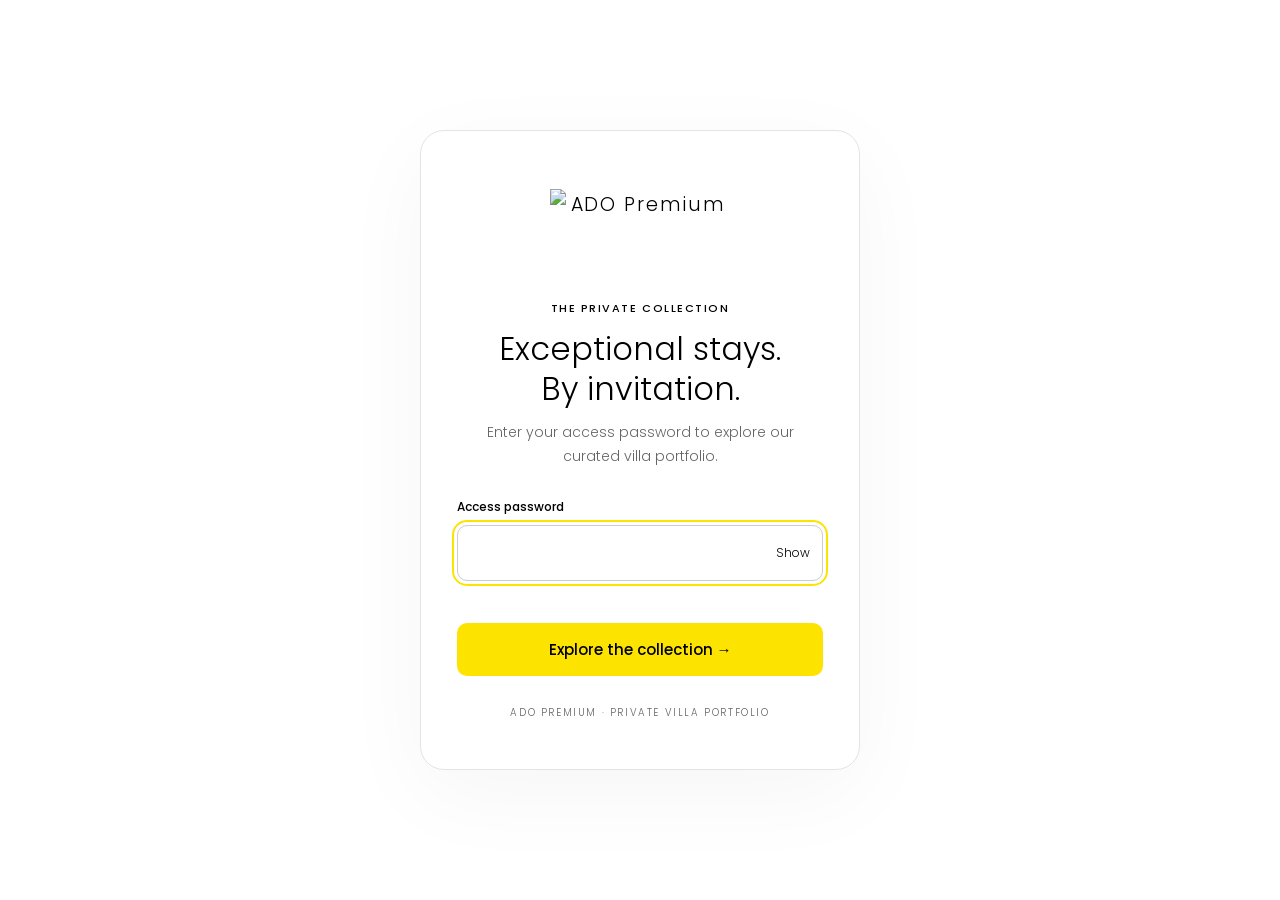
==== commit 70b9f077: "Add meta description and SVG favicon link" ====
--- a/index.html
+++ b/index.html
@@ -3,7 +3,9 @@
 <head>
 <meta charset="utf-8">
 <meta name="viewport" content="width=device-width,initial-scale=1,viewport-fit=cover">
+<meta name="description" content="Book serviced apartments across India for short-term and long-term stays. Fully furnished apartments for business travelers, expats, families, and medical travelers with flexible booking options.">
 <title>ADO Premium — Luxury Villa Portfolio</title>
+<link rel="icon" type="image/svg+xml" href="https://www.adopremium.com/adopremium.svg">
 <link rel="stylesheet" href="https://cdn.jsdelivr.net/npm/swiper@11/swiper-bundle.min.css">
 <link rel="stylesheet" href="assets/style.css">
 <link href="https://fonts.googleapis.com/css2?family=Poiret+One&family=Poppins:wght@300;400;500;600&display=swap" rel="stylesheet">
--- a/assets/style.css
+++ b/assets/style.css
@@ -586,22 +586,22 @@
 /* ADO brand: yellow surfaces, black typography, neutral supporting panels. */
 ::selection{background:#FDE300;color:#000}
 :focus-visible{outline-color:#000}
-.access-screen{background:radial-gradient(ellipse at 10% 5%,rgba(253,227,0,.16),transparent 50%),#000}
-.access-card{background:#111;border-color:#333;box-shadow:0 24px 90px #0008;color:#fff}
+.access-screen{background:#fff}
+.access-card{background:#fff;border-color:#e4e4e4;box-shadow:0 24px 90px #0000000a;color:#000}
 .access-monogram{width:200px;height:92px;padding:10px;margin:0 auto 28px;border:0;border-radius:12px;background:#fff}
 .access-monogram img{width:180px;height:72px;object-fit:contain}
-.access-card h1{color:#fff}
-.access-card .kicker{color:#FDE300}
-.access-copy,.access-footnote{color:#bdbdbd}
-.access-input-wrap{background:#1c1c1c;border-color:#555}
-.access-input-wrap input{color:#fff}
-.access-input-wrap button{color:#FDE300}
+.access-card h1{color:#000}
+.access-card .kicker{color:#000}
+.access-copy,.access-footnote{color:#666}
+.access-input-wrap{background:#fff;border-color:#ccc}
+.access-input-wrap input{color:#000}
+.access-input-wrap button{color:#000}
 .access-input-wrap:focus-within{outline-color:#FDE300}
 .access-submit{background:#FDE300;color:#000}
 .access-submit:hover{background:#e5cc00}
-.access-error{color:#ffb4ab}
-.access-card :focus-visible{outline-color:#FDE300}
-.loading-ring{border-color:#444;border-top-color:#FDE300}
+.access-error{color:#a33e30}
+.access-card :focus-visible{outline-color:#000}
+.loading-ring{border-color:#eee;border-top-color:#000}
 .contact-action-btn.whatsapp-btn,.contact-icon-btn.whatsapp-btn{background:#FDE300;border-color:#FDE300;color:#000}
 .contact-action-btn.whatsapp-btn:hover,.contact-action-btn.whatsapp-btn:active,.contact-icon-btn.whatsapp-btn:hover,.contact-icon-btn.whatsapp-btn:active{background:#000;border-color:#000;color:#FDE300}
 .mob-bottom-item.active{background:#FDE300;color:#000}
